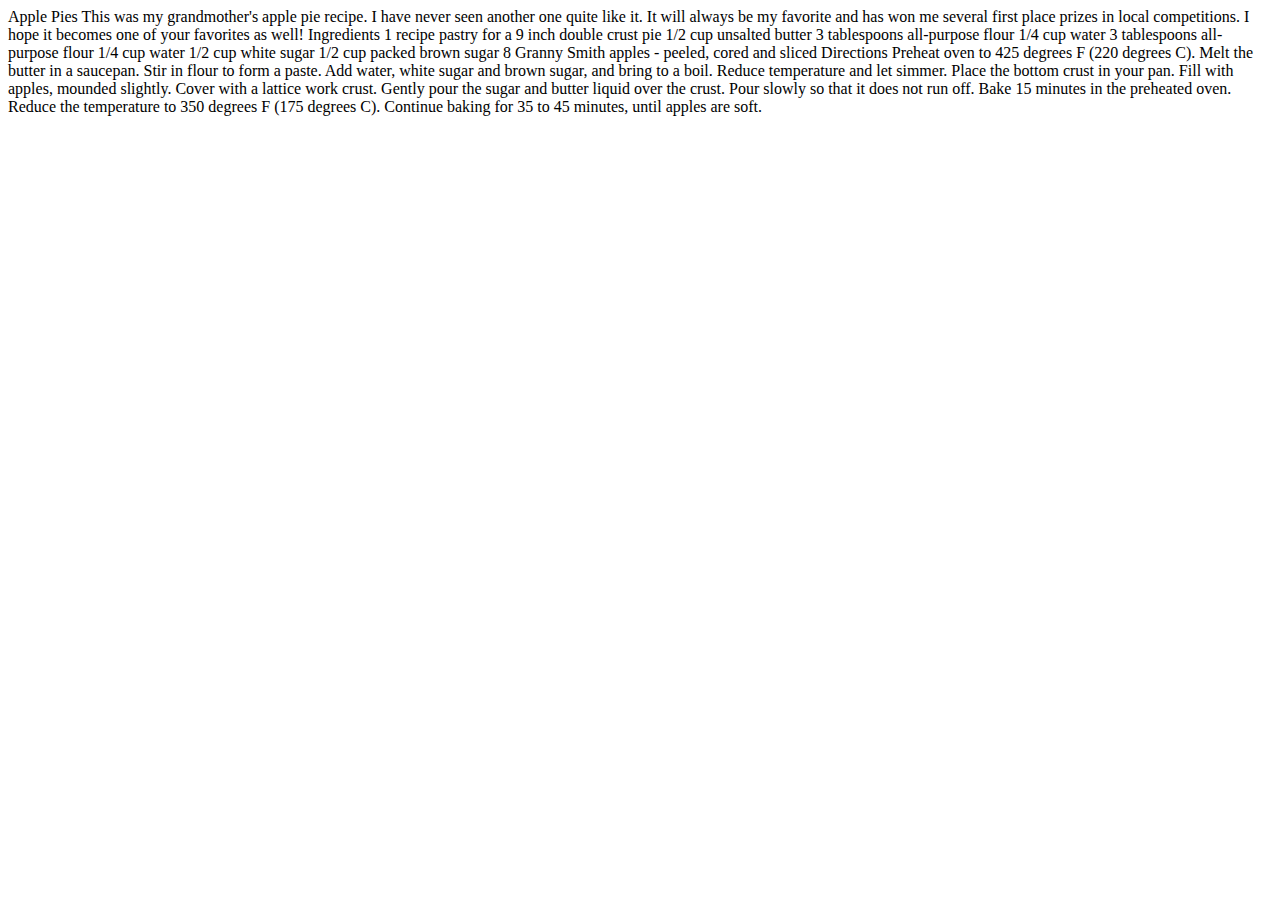
==== starter-code/apple-pie-starter-code/index.html @ 2c1e8026 "done" ====
<!DOCTYPE html>
<html lang="en">
<head>
  <title>Apple Pie Recipe</title>
</head>
<body>
Apple Pies
This was my grandmother's apple pie recipe. I have never seen another one
quite like it. It will always be my favorite and has won me several first place
prizes in local competitions. I hope it becomes one of your favorites as well!

Ingredients
1 recipe pastry for a 9 inch double crust pie
1/2 cup unsalted butter
3 tablespoons all-purpose flour
1/4 cup water
3 tablespoons all-purpose flour
1/4 cup water
1/2 cup white sugar
1/2 cup packed brown sugar
8 Granny Smith apples - peeled, cored and sliced

Directions
Preheat oven to 425 degrees F (220 degrees C). Melt the butter in a saucepan. Stir in
flour to form a paste. Add water, white sugar and brown sugar, and bring to a boil. Reduce
temperature and let simmer.

Place the bottom crust in your pan. Fill with apples, mounded slightly. Cover with a
lattice work crust. Gently pour the sugar and butter liquid over the crust. Pour slowly so
that it does not run off.

Bake 15 minutes in the preheated oven. Reduce the temperature to 350 degrees F (175
degrees C). Continue baking for 35 to 45 minutes, until apples are soft.
</body>
</html>
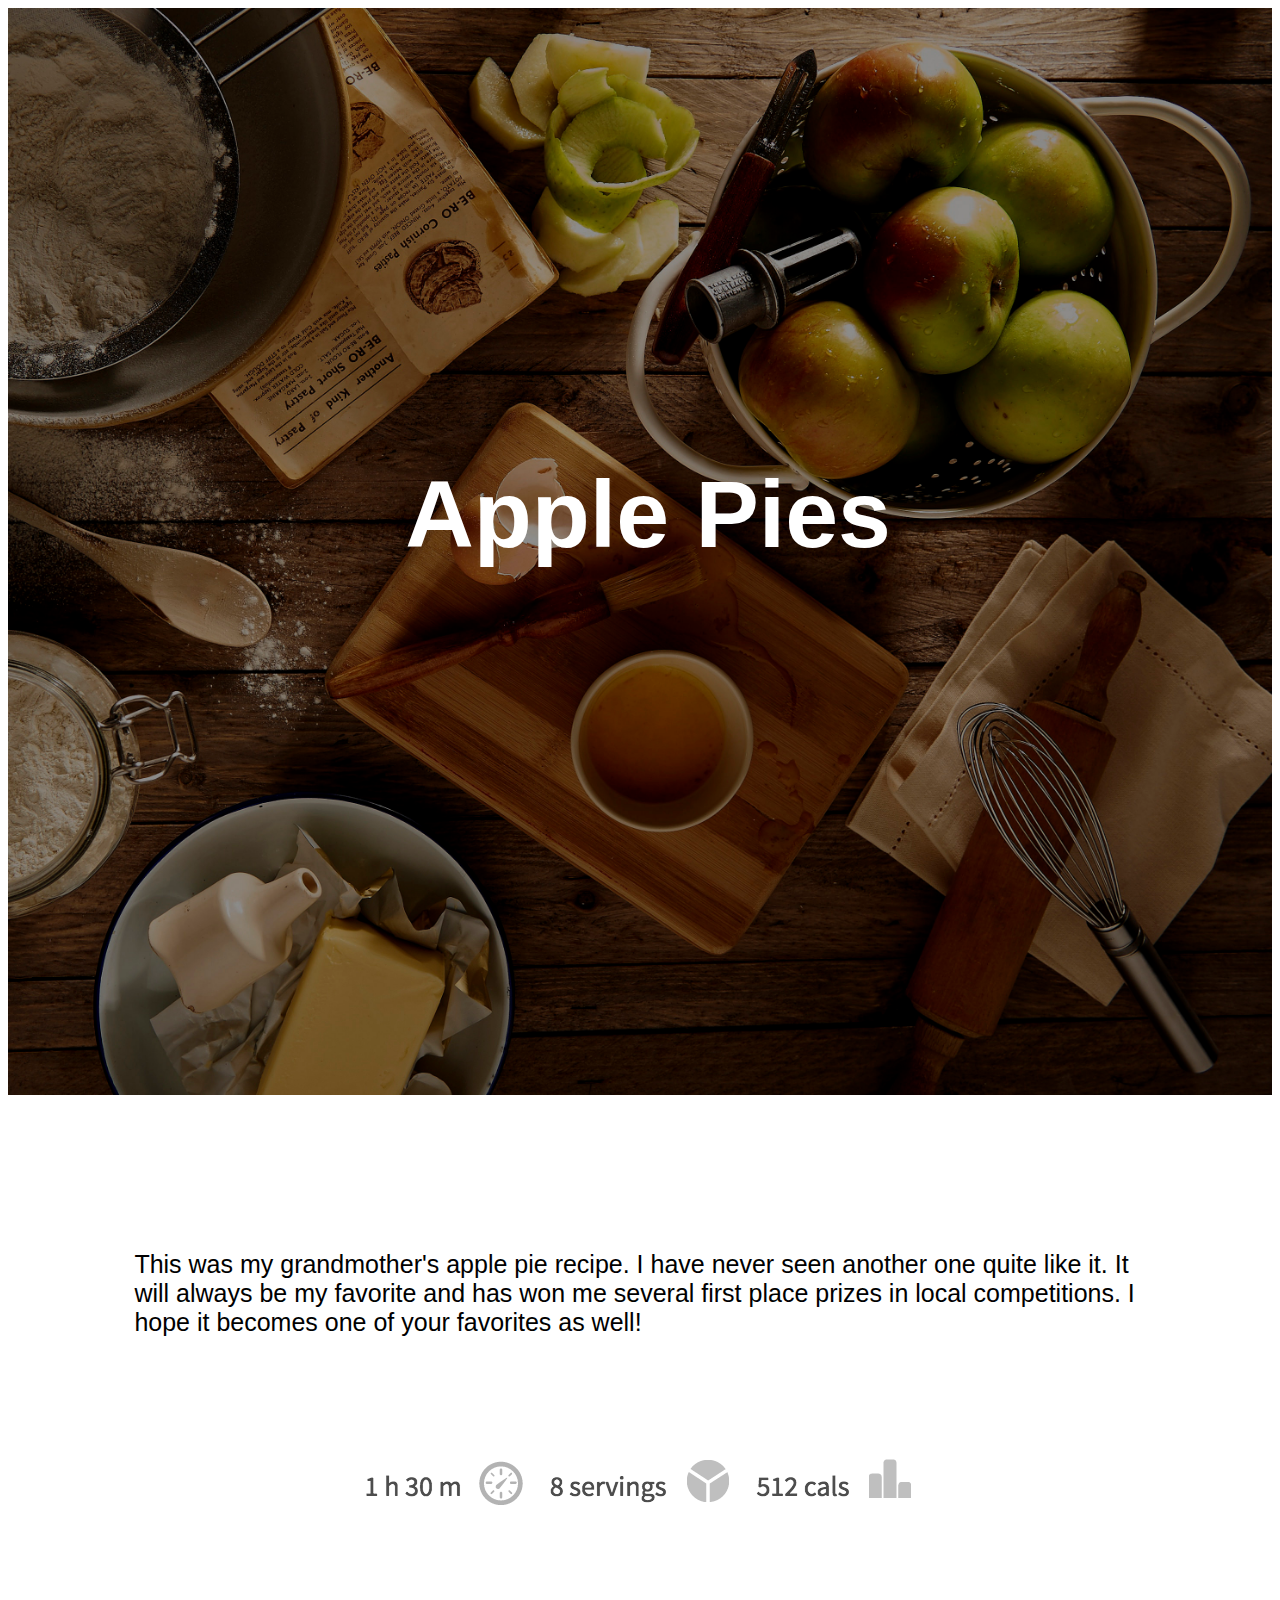
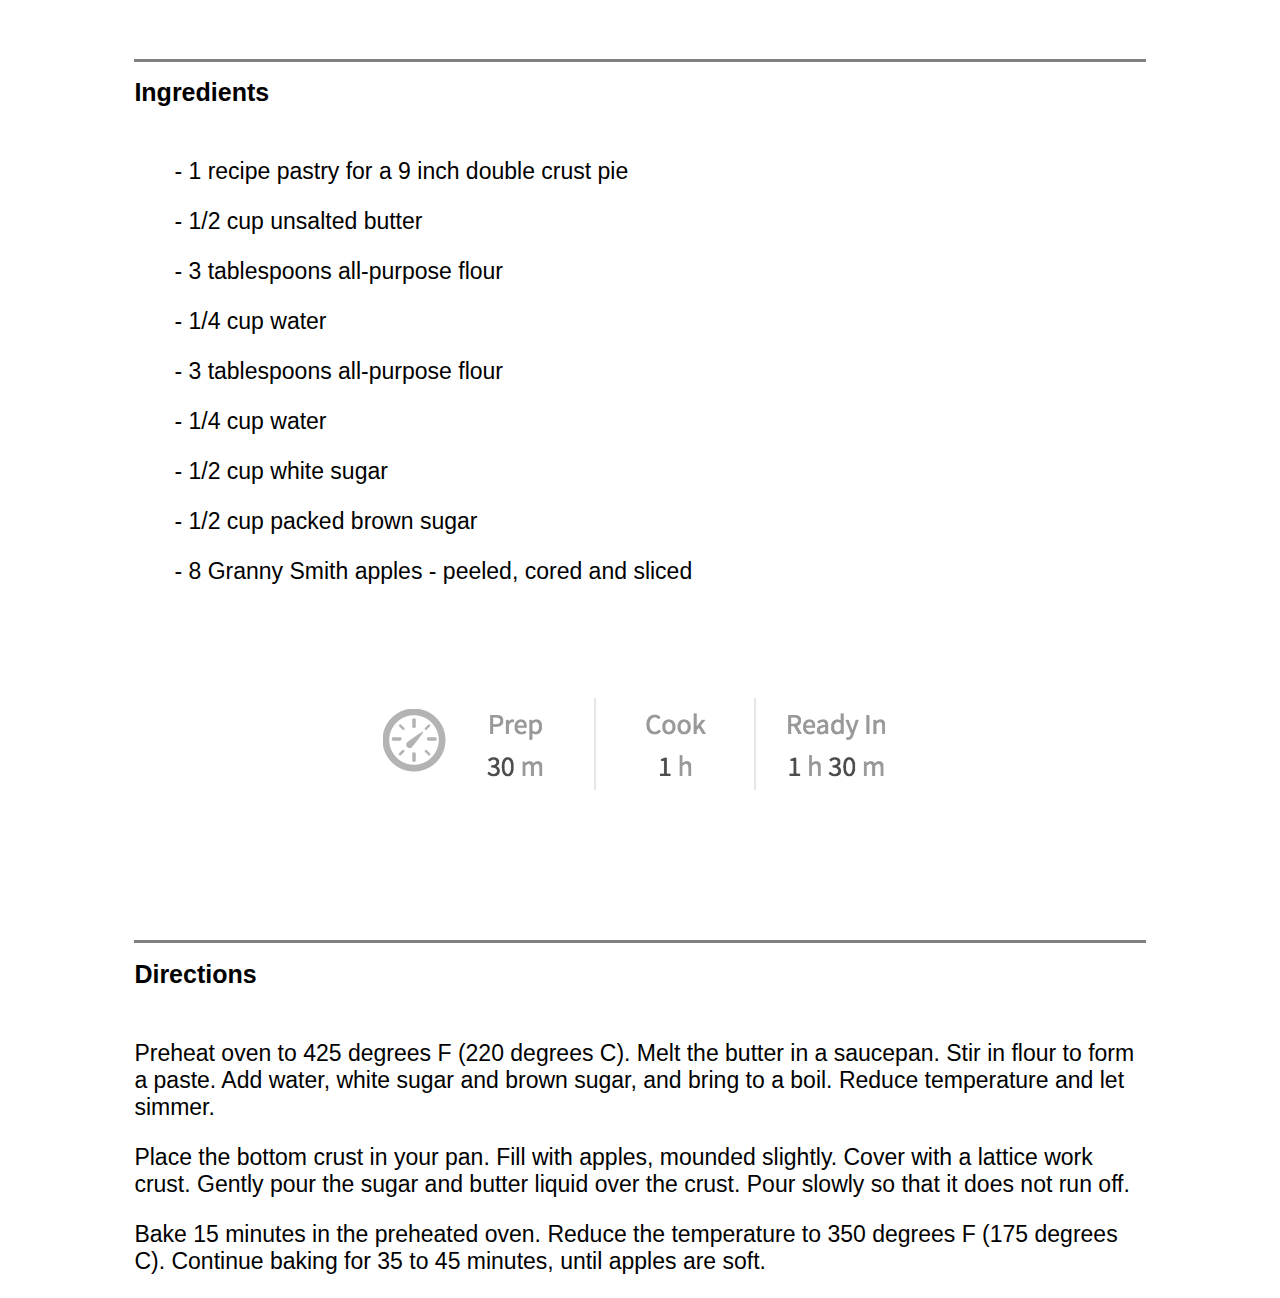
==== commit a46410f9: "done" ====
--- a/starter-code/apple-pie-starter-code/index.html
+++ b/starter-code/apple-pie-starter-code/index.html
@@ -1,35 +1,72 @@
 <!DOCTYPE html>
 <html lang="en">
 <head>
+
+  <meta charset="UTF-8">
+  <meta name="viewport" content="width=device-width, initial-scale=1.0">
+  <meta http-equiv="X-UA-Compatible" content="ie=edge">
+  <link rel="stylesheet" href="css/main.css">
   <title>Apple Pie Recipe</title>
+
 </head>
 <body>
-Apple Pies
-This was my grandmother's apple pie recipe. I have never seen another one
-quite like it. It will always be my favorite and has won me several first place
-prizes in local competitions. I hope it becomes one of your favorites as well!
 
-Ingredients
-1 recipe pastry for a 9 inch double crust pie
-1/2 cup unsalted butter
-3 tablespoons all-purpose flour
-1/4 cup water
-3 tablespoons all-purpose flour
-1/4 cup water
-1/2 cup white sugar
-1/2 cup packed brown sugar
-8 Granny Smith apples - peeled, cored and sliced
+<header id="HeaderContainer">
 
-Directions
-Preheat oven to 425 degrees F (220 degrees C). Melt the butter in a saucepan. Stir in
-flour to form a paste. Add water, white sugar and brown sugar, and bring to a boil. Reduce
-temperature and let simmer.
+  <h1 class="HeaderText">Apple Pies</h1>
+  <img class="HeaderImage"  src="images/apple-pie.jpg" alt="Image of the recipe">
 
-Place the bottom crust in your pan. Fill with apples, mounded slightly. Cover with a
-lattice work crust. Gently pour the sugar and butter liquid over the crust. Pour slowly so
-that it does not run off.
+</header>
 
-Bake 15 minutes in the preheated oven. Reduce the temperature to 350 degrees F (175
-degrees C). Continue baking for 35 to 45 minutes, until apples are soft.
+<main class="Main">
+
+  <p class="MainDescription">This was my grandmother's apple pie recipe. I have never seen another one
+  quite like it. It will always be my favorite and has won me several first place
+  prizes in local competitions. I hope it becomes one of your favorites as well!</p>
+  <img class="MainImage" src="images/recipe-info.png" alt="Info of recipe">
+
+</main>
+
+<section class="Ingredients">
+
+  <h1 class="IngredientsHeader"> Ingredients </h1>
+
+  <ul class="IngredientsList">1 recipe pastry for a 9 inch double crust pie</ul>
+  <ul class="IngredientsList">1/2 cup unsalted butter</ul>
+  <ul class="IngredientsList">3 tablespoons all-purpose flour</ul>
+  <ul class="IngredientsList">1/4 cup water</ul>
+  <ul class="IngredientsList">3 tablespoons all-purpose flour</ul>
+  <ul class="IngredientsList">1/4 cup water</ul>
+  <ul class="IngredientsList">1/2 cup white sugar</ul>
+  <ul class="IngredientsList">1/2 cup packed brown sugar</ul>
+  <ul class="IngredientsList">8 Granny Smith apples - peeled, cored and sliced</ul>
+
+  <img src="images/cooking-info.png" alt="Cooking Information" class="IngredientsImage">
+
+</section>
+
+<section class="Directions">
+
+  <h1 class="DirectionsHeader"> Directions </h1>
+
+  <p class="DirectionsDescription">
+    Preheat oven to 425 degrees F (220 degrees C). Melt the butter in a saucepan. Stir in
+    flour to form a paste. Add water, white sugar and brown sugar, and bring to a boil. Reduce
+    temperature and let simmer.
+  </p>
+  <p class="DirectionsDescription">
+    Place the bottom crust in your pan. Fill with apples, mounded slightly. Cover with a
+    lattice work crust. Gently pour the sugar and butter liquid over the crust. Pour slowly so
+    that it does not run off.
+  </p>
+  <p class="DirectionsDescription">
+    Bake 15 minutes in the preheated oven. Reduce the temperature to 350 degrees F (175
+    degrees C). Continue baking for 35 to 45 minutes, until apples are soft.
+  </p>
+
+</section>
+
+
+
 </body>
 </html>
--- a/starter-code/apple-pie-starter-code/css/main.css
+++ b/starter-code/apple-pie-starter-code/css/main.css
@@ -0,0 +1,81 @@
+body {
+
+    font-family: Helvetica;
+
+}
+
+#HeaderContainer {
+
+
+}
+
+.HeaderImage {
+
+  max-width: 100%;
+
+}
+
+.HeaderText {
+
+  position: absolute;
+  height: 100%;
+  text-align: center;
+  color: white;
+  font-size: 95px;
+  width: 100%;
+
+}
+
+.HeaderText:before {
+   /*
+   How it works?
+   */
+   display: inline-block;
+   height: 100%;
+   vertical-align: middle;
+   content: '';
+
+}
+
+.Main {
+
+  position: relative;
+  padding: 10% 10% 0% 10%;
+
+}
+
+.MainDescription {
+
+  font-size: 25px;
+
+}
+
+.MainImage, .IngredientsImage {
+
+  display : block;
+  margin: auto;
+  margin-top: 10%;
+
+}
+
+.Ingredients, .Directions {
+
+  position: relative;
+  margin: 10% 10% 0% 10%;
+  border-top: 1%;
+  border-top-style: solid;
+  border-color: grey;
+  font-size: 23px;
+
+}
+
+.IngredientsList:before {
+  content: '- ';
+}
+
+.IngredientsHeader, .DirectionsHeader {
+
+  margin-bottom: 5%;
+  font-size: 25px;
+
+}
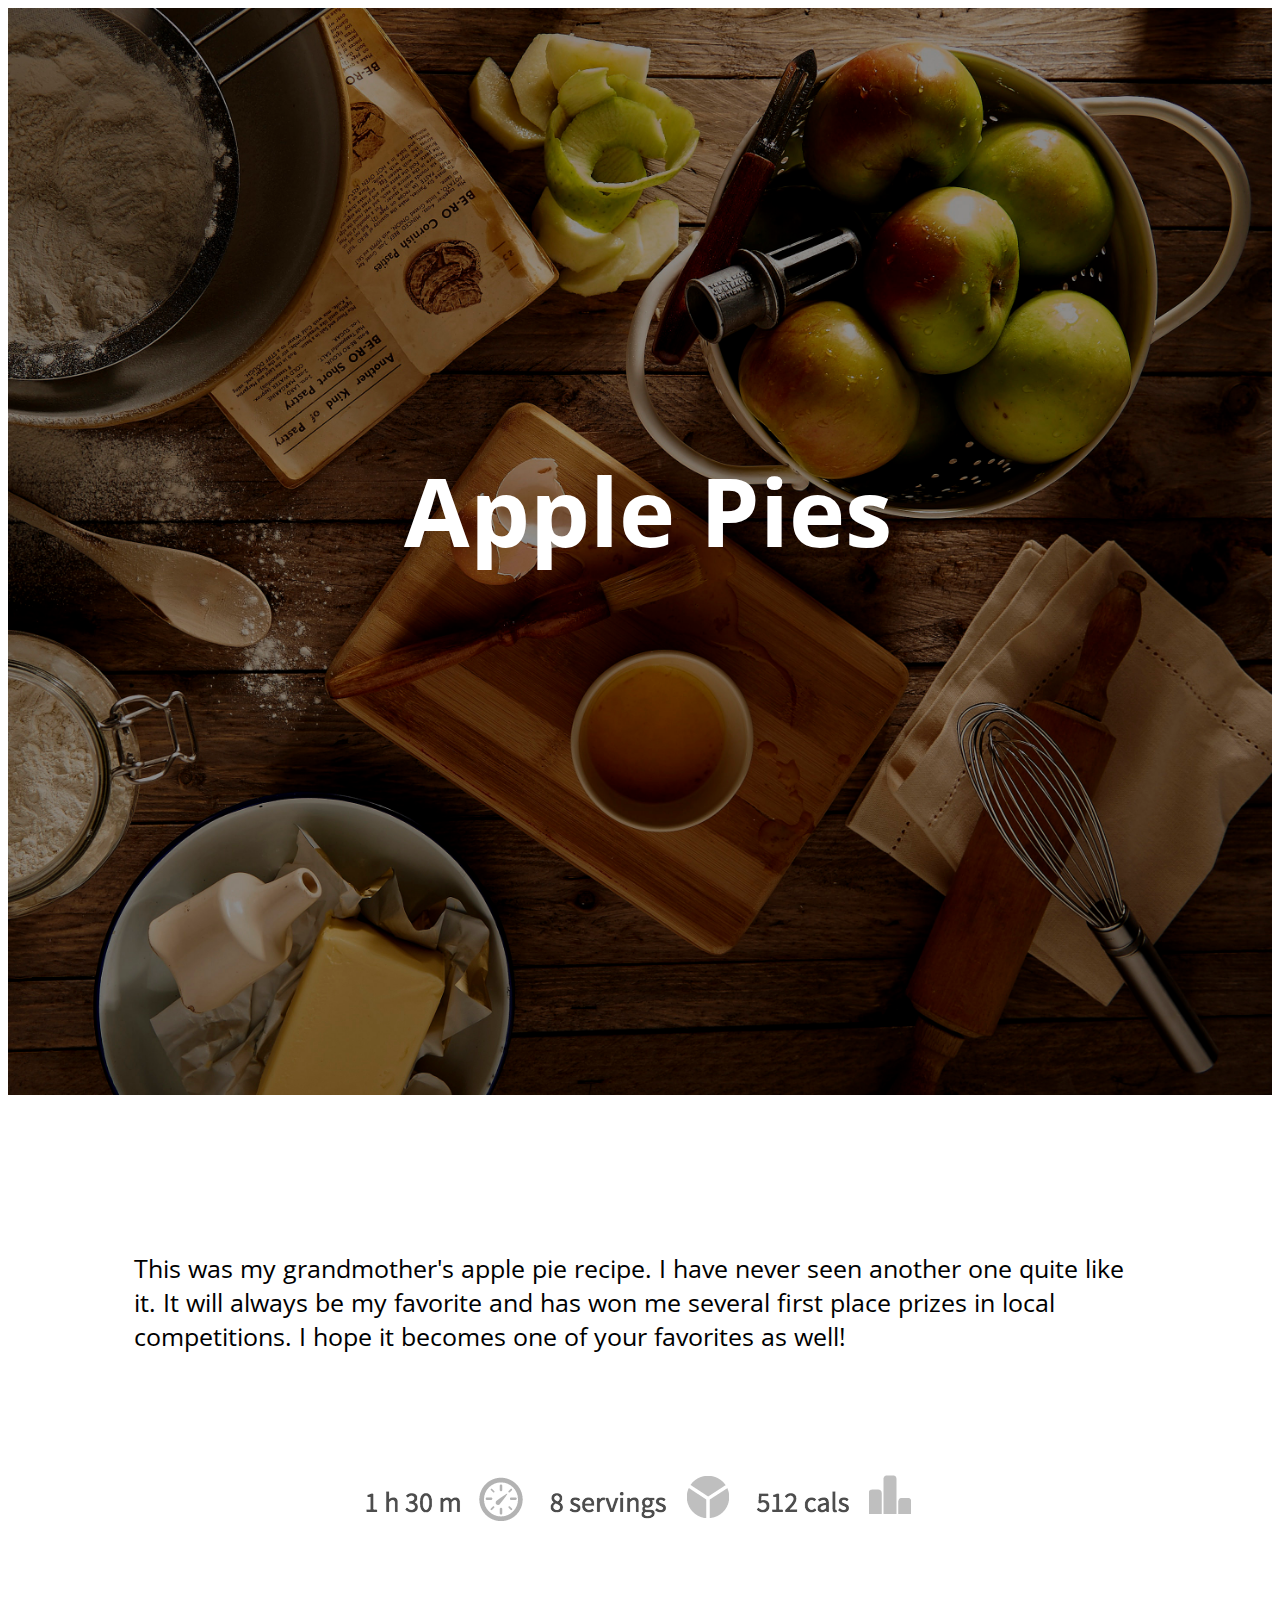
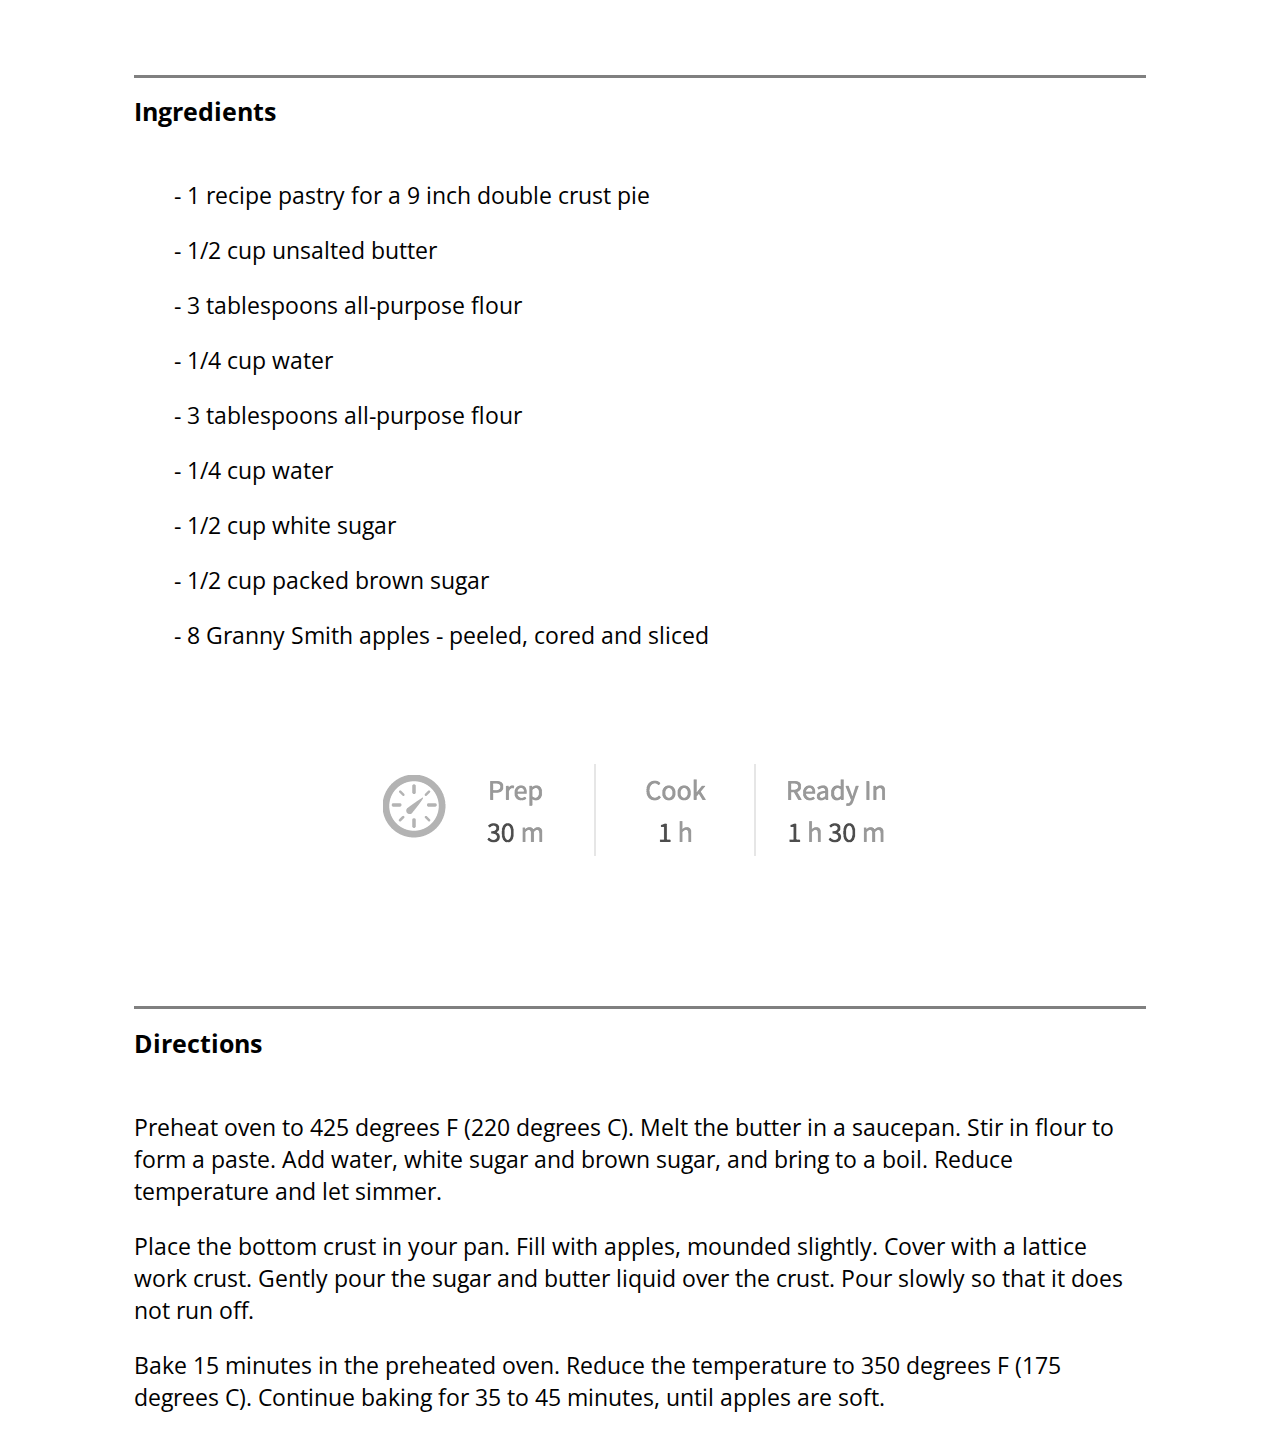
==== commit 4ef6cd9c: "done" ====
--- a/starter-code/apple-pie-starter-code/index.html
+++ b/starter-code/apple-pie-starter-code/index.html
@@ -3,8 +3,8 @@
 <head>
 
   <meta charset="UTF-8">
-  <meta name="viewport" content="width=device-width, initial-scale=1.0">
   <meta http-equiv="X-UA-Compatible" content="ie=edge">
+  <link href="https://fonts.googleapis.com/css?family=Open+Sans:300,600" rel="stylesheet">
   <link rel="stylesheet" href="css/main.css">
   <title>Apple Pie Recipe</title>
 
--- a/starter-code/apple-pie-starter-code/css/main.css
+++ b/starter-code/apple-pie-starter-code/css/main.css
@@ -1,13 +1,11 @@
-body {
 
-    font-family: Helvetica;
+
+html {
+
+  font-family: 'Open Sans', sans-serif;
 
 }
 
-#HeaderContainer {
-
-
-}
 
 .HeaderImage {
 
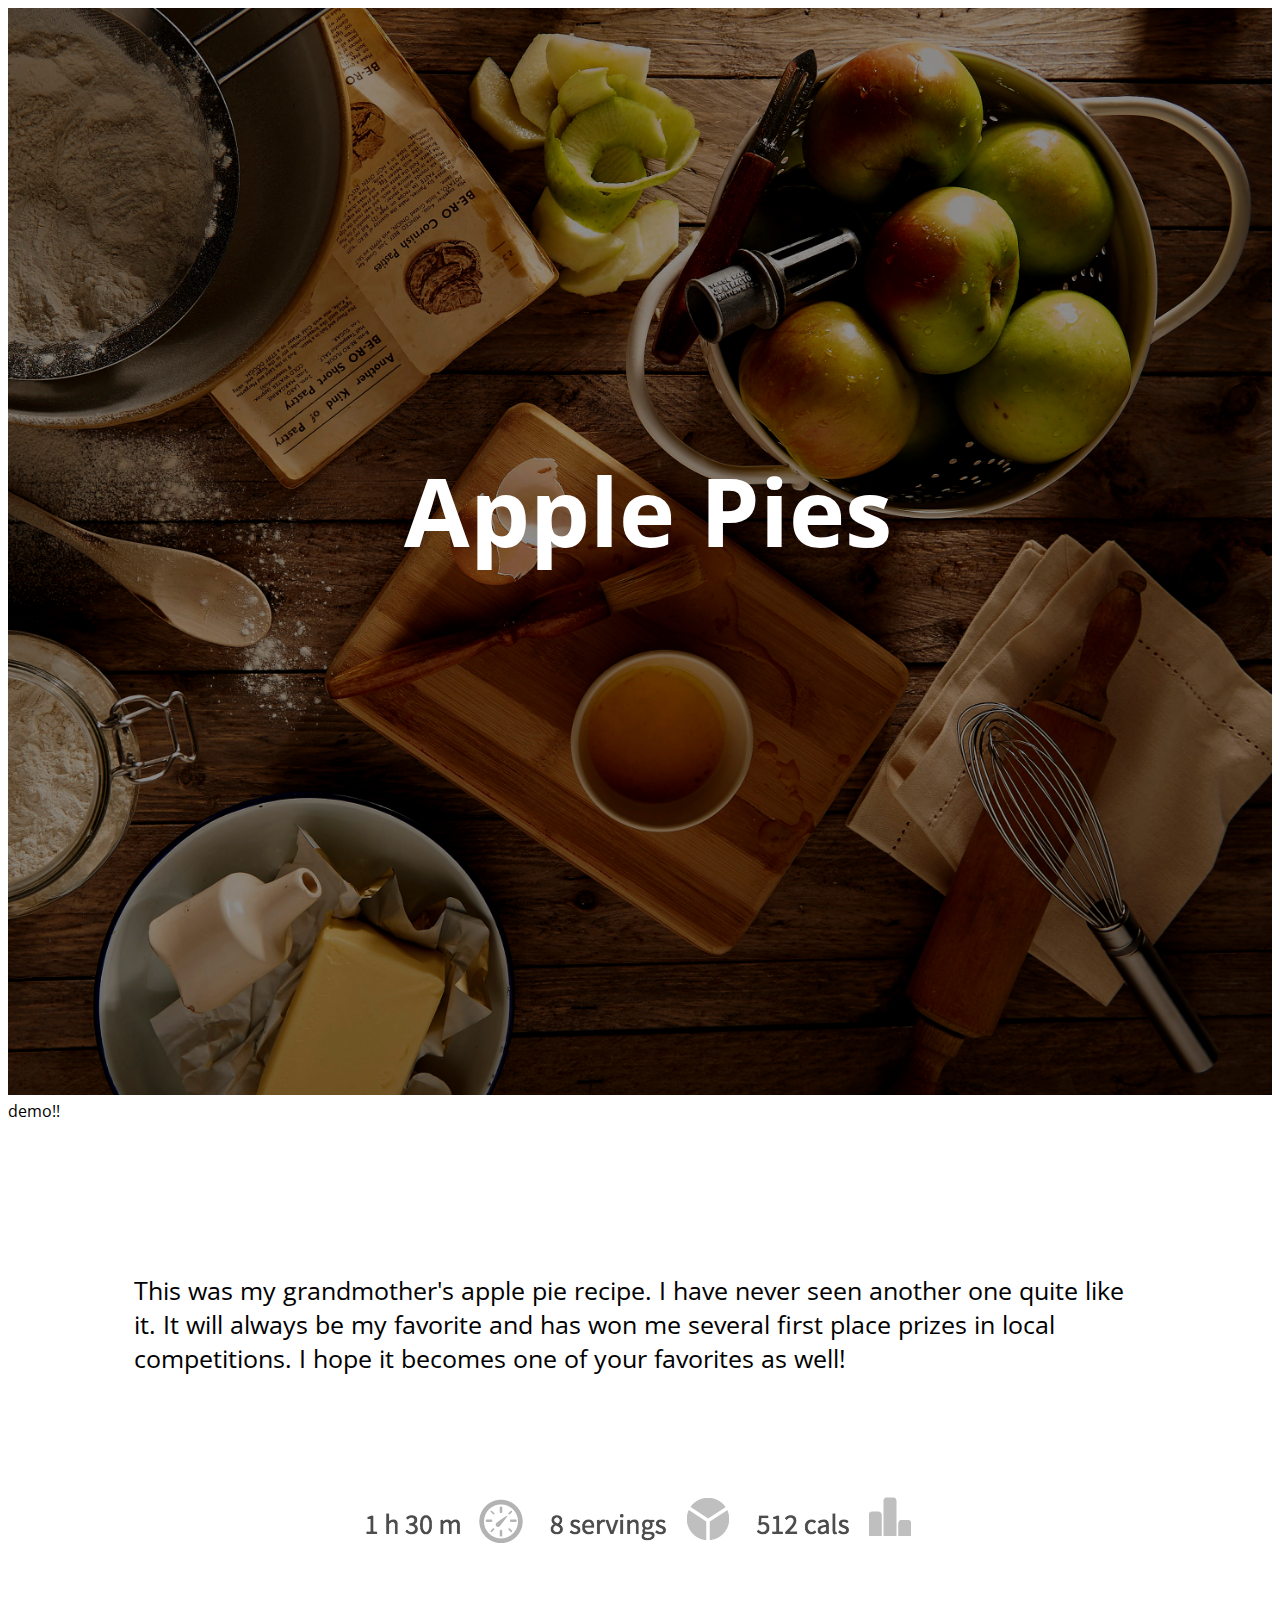
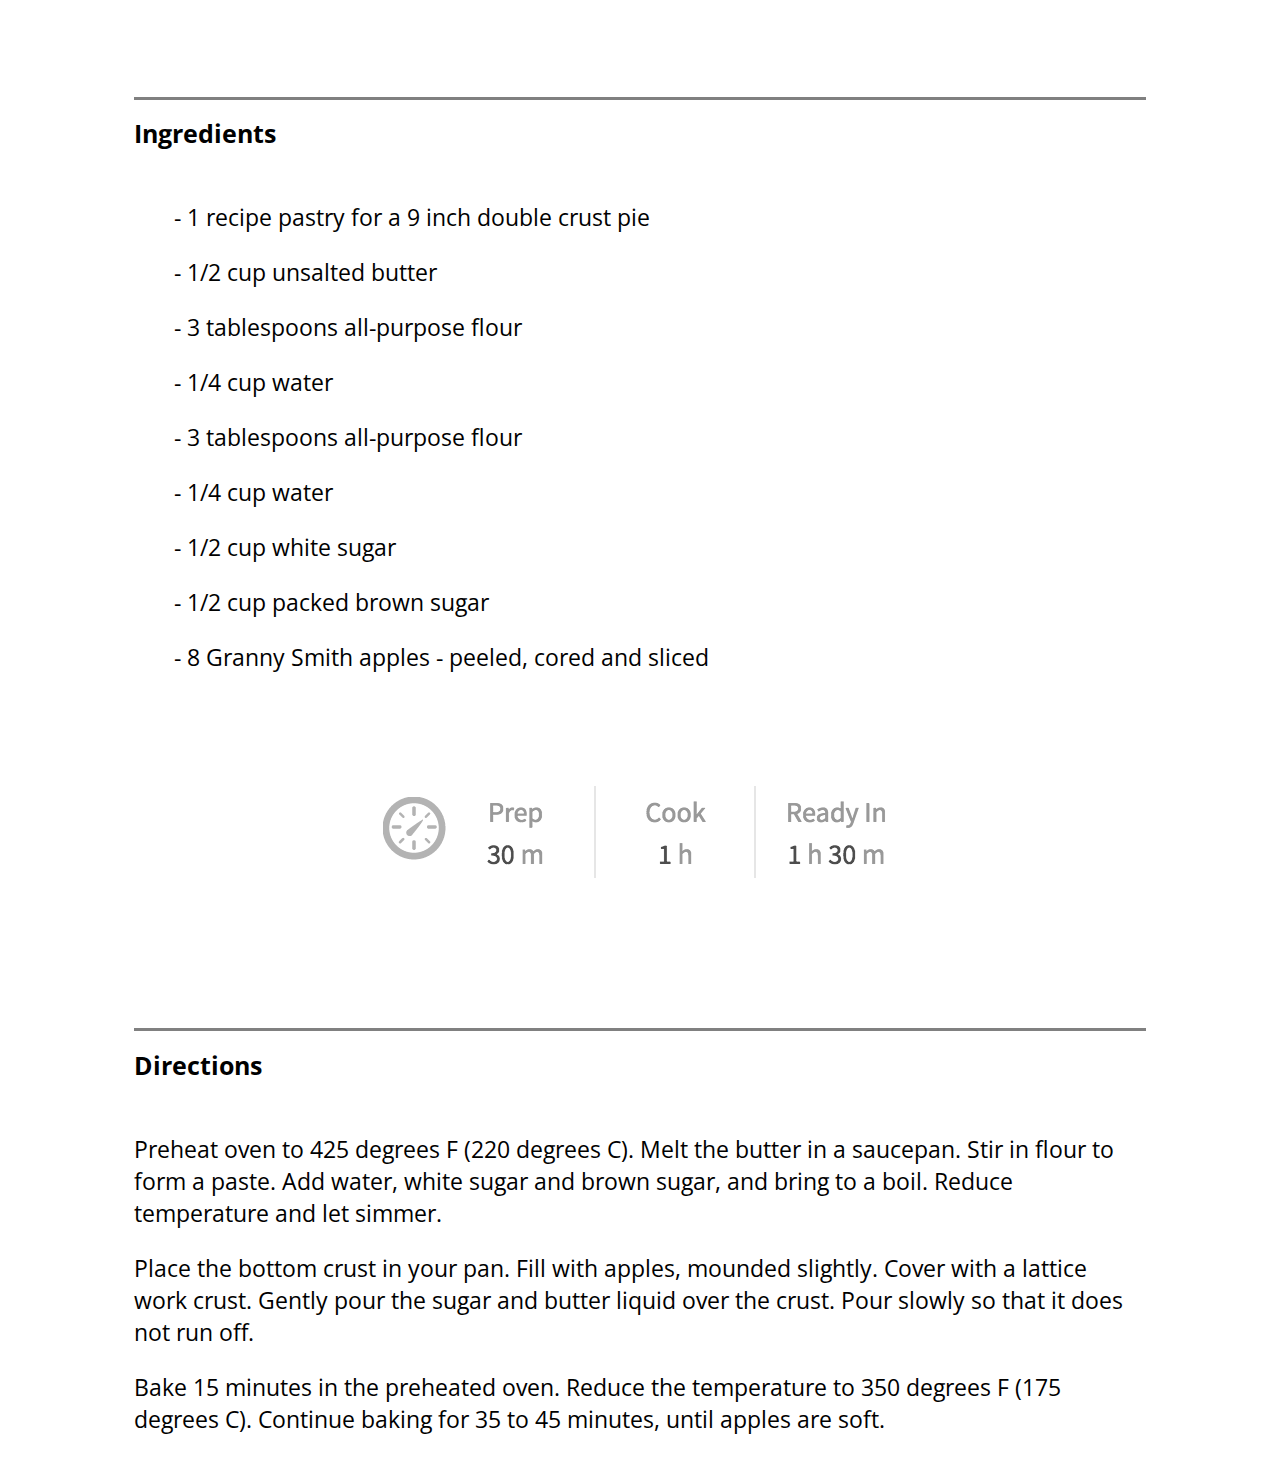
==== commit c6c139cb: "done" ====
--- a/starter-code/apple-pie-starter-code/index.html
+++ b/starter-code/apple-pie-starter-code/index.html
@@ -15,7 +15,7 @@
 
   <h1 class="HeaderText">Apple Pies</h1>
   <img class="HeaderImage"  src="images/apple-pie.jpg" alt="Image of the recipe">
-
+  demo!!
 </header>
 
 <main class="Main">
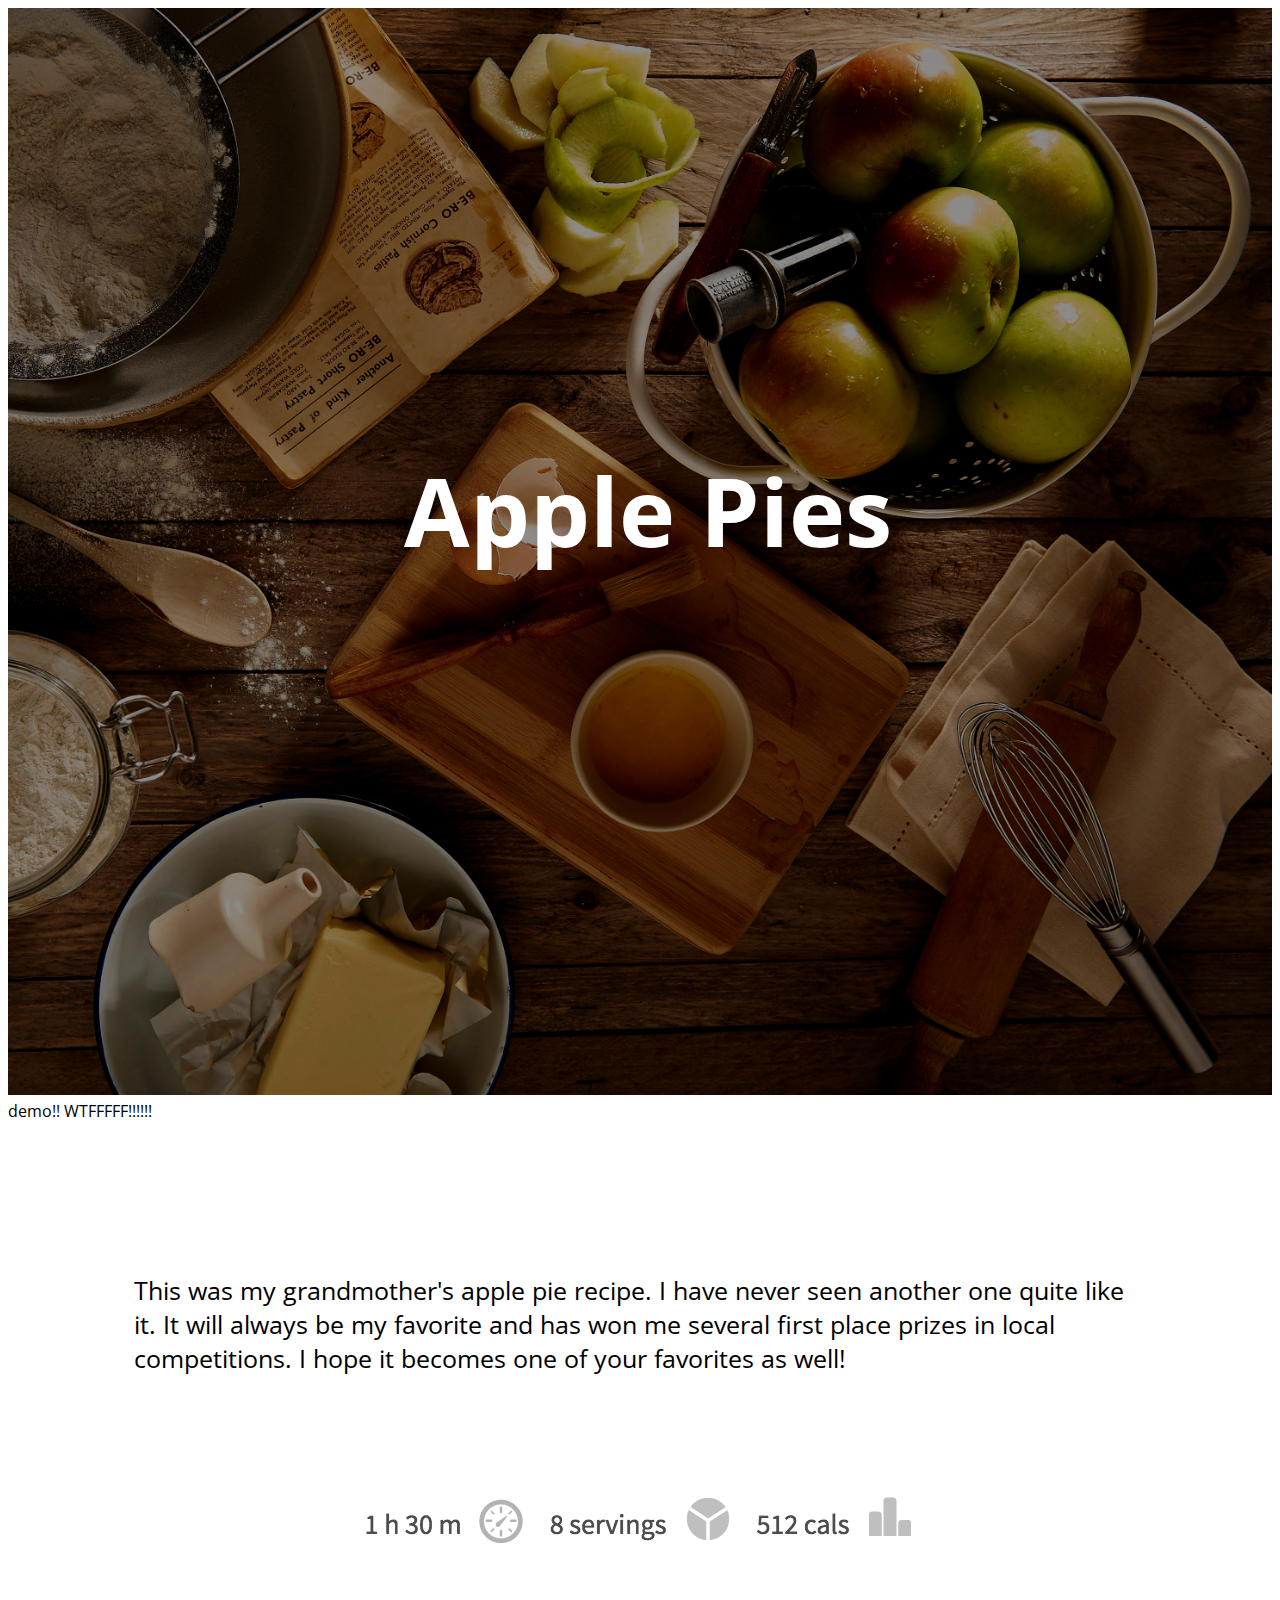
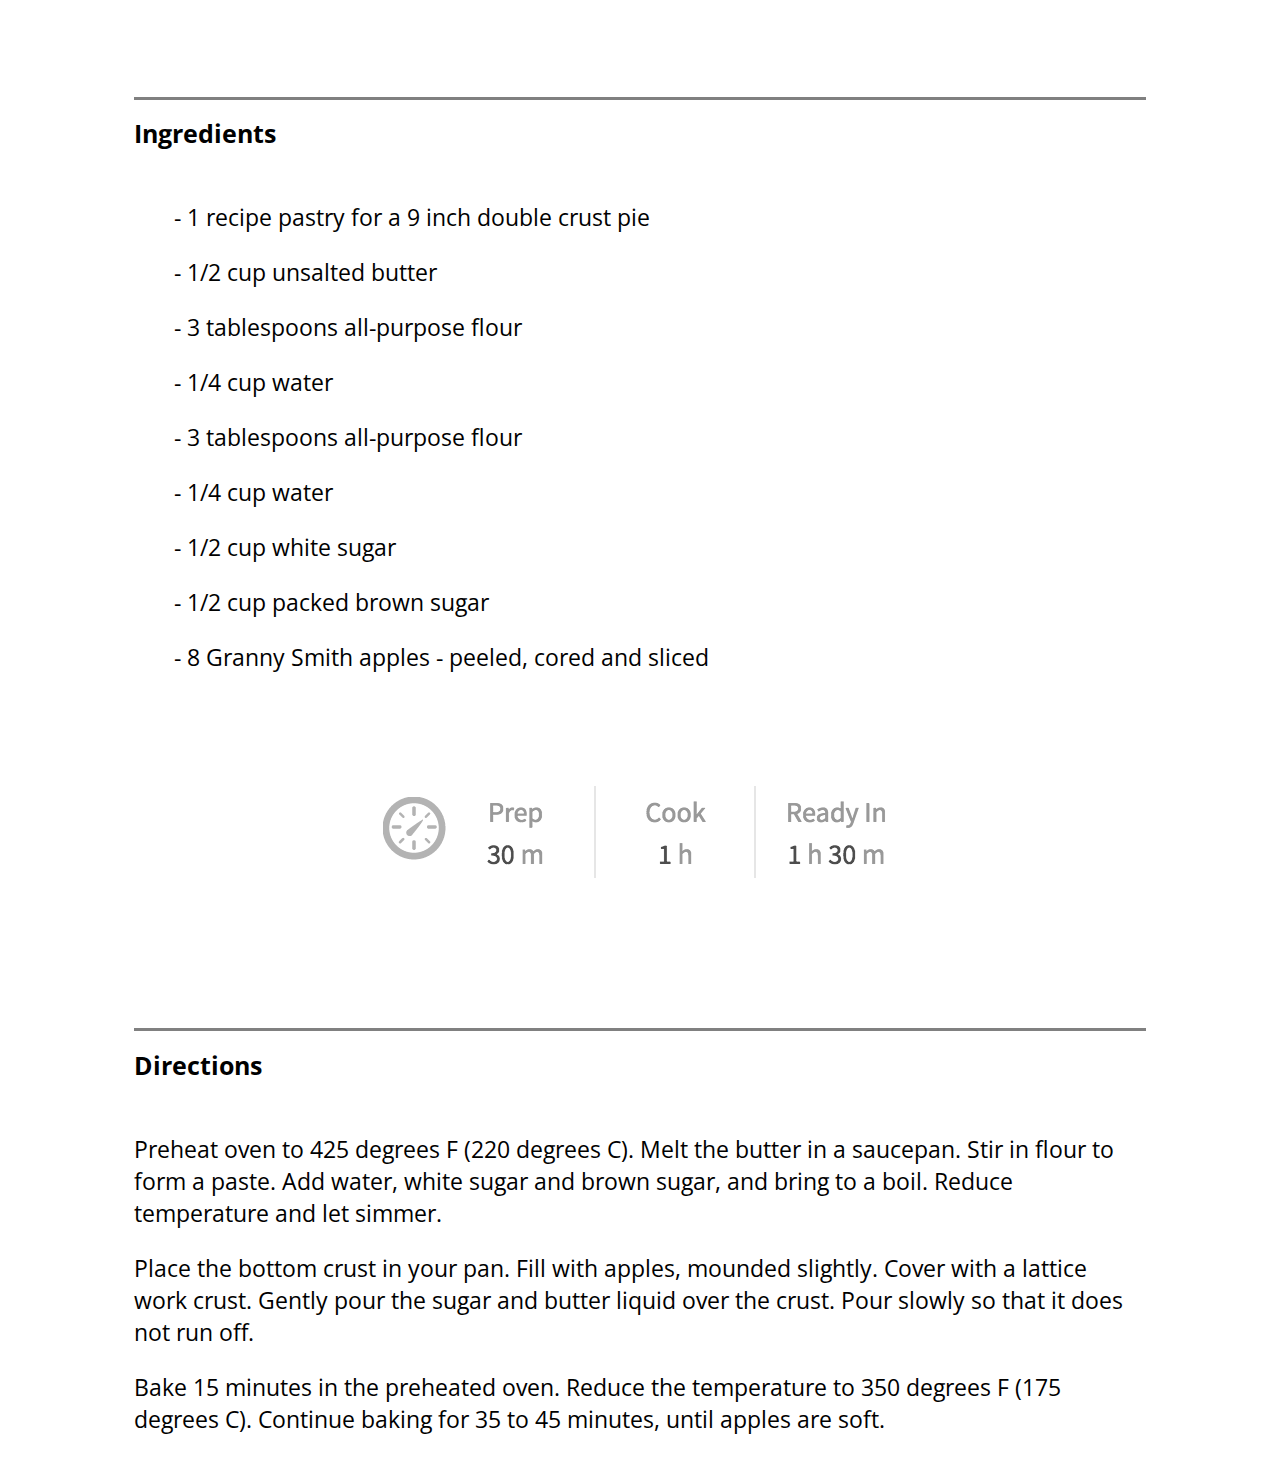
==== commit a2c899bd: "done" ====
--- a/starter-code/apple-pie-starter-code/index.html
+++ b/starter-code/apple-pie-starter-code/index.html
@@ -16,6 +16,7 @@
   <h1 class="HeaderText">Apple Pies</h1>
   <img class="HeaderImage"  src="images/apple-pie.jpg" alt="Image of the recipe">
   demo!!
+  WTFFFFF!!!!!!
 </header>
 
 <main class="Main">
